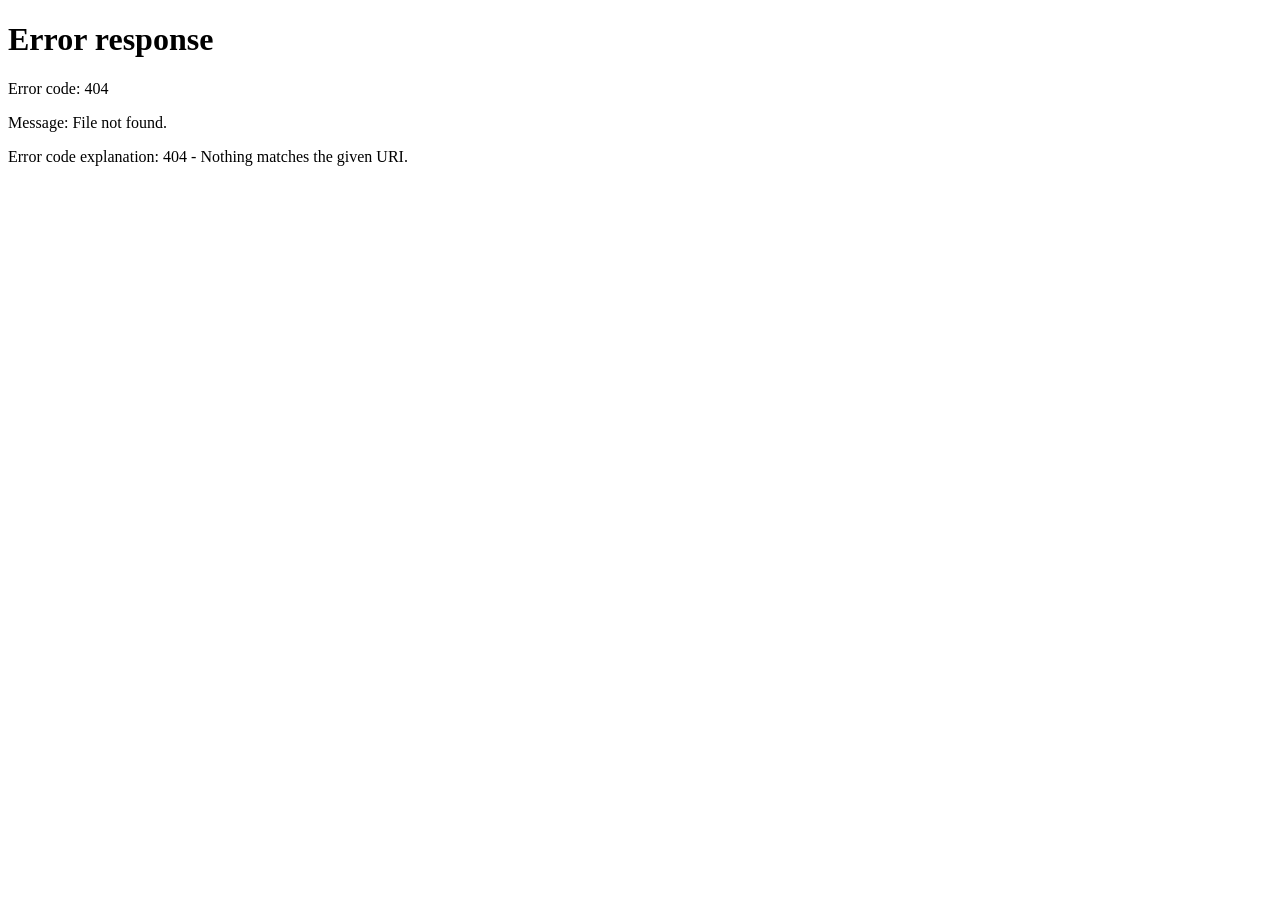
==== index.html @ 80ddf802 "Add automatic dark mode following prefers-color-scheme Co-Authored-By: Claude Sonnet 5.5 <noreply@an" ====
<!DOCTYPE html>
<html lang="en">
<head>
  <meta charset="UTF-8">
  <meta name="viewport" content="width=device-width, initial-scale=1.0">
  <meta property="og:title" content="Sightline">
  <meta property="og:description" content="Sightline: an internal operations reporting portal, organized by department">
  <meta property="og:type" content="website">
  <meta name="theme-color" content="#f2f1ee" media="(prefers-color-scheme: light)">
  <meta name="theme-color" content="#151514" media="(prefers-color-scheme: dark)">
  <meta name="color-scheme" content="light dark">
  <title>Sightline</title>
  <meta name="robots" content="noindex, nofollow">
  <meta name="author" content="Khanh Le">
  <meta name="copyright" content="© 2026 Khanh Le">
  <meta name="description" content="Sightline: an internal operations reporting portal, organized by department">
  <link rel="icon" href="data:image/svg+xml,%3Csvg xmlns='http://www.w3.org/2000/svg' viewBox='0 0 32 32'%3E%3Crect width='32' height='32' rx='7' fill='%231a1a18'/%3E%3Cpath d='M9 22v-6m7 6V10m7 12v-9' stroke='%23f2f1ee' stroke-width='3' stroke-linecap='round'/%3E%3C/svg%3E">

  <!-- Chưa đăng nhập (hoặc phiên đã hết hạn) thì chuyển về trang đăng nhập -->
  <script>
    try { if (!(+localStorage.getItem("auth") > Date.now())) location.replace("login"); } catch (_) {}
  </script>

  <!-- Phông chữ Inter (có bộ ký tự tiếng Việt) từ Google Fonts -->
  <link rel="preconnect" href="https://fonts.googleapis.com">
  <link rel="preconnect" href="https://fonts.gstatic.com" crossorigin>
  <link href="https://fonts.googleapis.com/css2?family=Inter:wght@400;500;600&family=Be+Vietnam+Pro:wght@500;600;700&display=swap" rel="stylesheet">

  <link rel="stylesheet" href="css/style.css">
</head>
<body data-page="home">

  <a class="skip" href="#main">Skip to content</a>

  <header class="topbar">
    <a class="brand home-brand" href="./">
      <span class="brand-mark" aria-hidden="true">
        <svg viewBox="0 0 32 32"><path d="M9 22v-6m7 6V10m7 12v-9" fill="none" stroke="currentColor" stroke-width="3" stroke-linecap="round"/></svg>
      </span>
      <h1 class="topbar-title" translate="no">Sightline</h1>
    </a>
    <span class="topbar-tagline"></span>

    <button class="icon-btn palette-btn" type="button"></button>

    <div class="pop notif">
      <button class="icon-btn notif-btn" type="button" aria-expanded="false" aria-haspopup="true">
        <svg class="ico" viewBox="0 0 256 256" fill="currentColor" aria-hidden="true"><path d="M221.8,175.94C216.25,166.38,208,139.33,208,104a80,80,0,1,0-160,0c0,35.34-8.26,62.38-13.81,71.94A16,16,0,0,0,48,200H88.81a40,40,0,0,0,78.38,0H208a16,16,0,0,0,13.8-24.06ZM128,216a24,24,0,0,1-22.62-16h45.24A24,24,0,0,1,128,216ZM48,184c7.7-13.24,16-43.92,16-80a64,64,0,1,1,128,0c0,36.05,8.28,66.73,16,80Z"/></svg>
        <span class="badge" hidden></span>
      </button>
      <div class="pop-menu notif-menu" hidden></div>
    </div>

    <div class="pop user">
      <button class="user-btn" type="button" aria-expanded="false" aria-haspopup="true">
        <span class="avatar"></span>
      </button>
      <div class="pop-menu user-menu" hidden></div>
    </div>
  </header>

  <div class="portal">
    <aside class="side">
      <label class="search">
        <svg viewBox="0 0 256 256" fill="currentColor" aria-hidden="true"><path d="M229.66,218.34l-50.07-50.06a88.11,88.11,0,1,0-11.31,11.31l50.06,50.07a8,8,0,0,0,11.32-11.32ZM40,112a72,72,0,1,1,72,72A72.08,72.08,0,0,1,40,112Z"/></svg>
        <input type="search" name="q" autocomplete="off" spellcheck="false">
        <kbd>/</kbd>
      </label>
      <nav class="nav-list"></nav>
      <button class="btn request-btn" type="button"></button>
    </aside>

    <main class="content" id="main">
      <section class="panel panel-continue"></section>

      <div class="toolbar">
        <span class="count"></span>
        <label class="sort">
          <span class="sort-label"></span>
          <select name="sort"></select>
        </label>
      </div>
      <!-- Lưới thẻ: JS đọc data/reports.json rồi đổ vào đây -->
      <div class="grid"></div>
      <div class="empty" hidden>
        <p class="empty-title"></p>
        <p class="empty-text"></p>
        <button type="button" class="btn empty-btn" hidden></button>
      </div>
    </main>
  </div>

  <!-- Theo dõi lượt xem (GoatCounter). Bỏ dấu chú thích và điền mã của bạn khi sẵn sàng:
  <script data-goatcounter="https://MA-CUA-BAN.goatcounter.com/count"
          async src="//gc.zgo.at/count.js"></script>
  -->

  <script src="js/config.js"></script>
  <script src="js/tracker.js"></script>
  <script src="js/guard.js"></script>
  <script src="js/app.js"></script>
  <div class="watermark" aria-hidden="true">© 2026 <b>Khanh Le</b></div>
</body>
</html>
---- css/style.css ----
/* ============================================================
   Design tokens (xem design-tokens.md)
   Đổi ở đây là đổi toàn trang.
   ============================================================ */
:root {
  --bg:        #f2f1ee;   /* nền trang (canvas) */
  --surface:   #fdfdfc;   /* thanh trên, thẻ, nút */
  --surface-2: #fbfaf9;   /* vùng lõm: khung ảnh, cột trái */
  --ink:       #1a1a18;   /* chữ chính, nút chính */
  --muted:     #6b6a66;   /* chữ phụ */
  --line:      #deddd9;   /* mọi đường viền 1px */
  --line-strong: #c4c2bc; /* viền khi rê chuột */
  --accent:    #3b82f6;   /* màu nhấn duy nhất: focus, trang đang chọn, trang đã lưu */
  --star:      #c98a00;   /* ngôi sao đã đánh dấu */
  --danger:    #b3261e;   /* lỗi nhập liệu */
  --danger-bg: #fdf3f2;
  --ink-hover: #000;      /* nền nút chính khi rê chuột */
  --text-2:    #55544f;   /* chữ mô tả trong thẻ */
  --dot:       rgb(26 26 24 / .07);   /* chấm lưới nền trang đăng nhập */
  --warm:      #fffdf7;   /* đầu hộp thoại chào */
  --scrim:     rgb(26 26 24 / .4);    /* lớp phủ sau hộp thoại */
  color-scheme: light;

  --font: "Inter", system-ui, -apple-system, "Segoe UI", sans-serif;
  --radius: 10px;         /* thẻ, khung */
  --radius-sm: 6px;       /* nút, chip */
  --gutter: 24px;
  --topbar-h: 49px;       /* + 1px viền dưới = 50px */
  --chrome-h: calc(var(--topbar-h) + 1px);
  --ctl: 37px;            /* cỡ chung của nút trên thanh trên: chuông, avatar, tìm nhanh, công cụ */
  --pop-shadow: 0 8px 24px rgb(26 26 24 / .10);   /* bóng ấm, chỉ cho menu nổi */
}

/* Chế độ tối: tự dùng khi thiết bị của người xem chọn giao diện tối. Ảnh báo cáo giữ nguyên. */
@media (prefers-color-scheme: dark) {
  :root {
    --bg:        #151514;
    --surface:   #1d1d1b;
    --surface-2: #191918;
    --ink:       #ecebe8;
    --muted:     #a3a29d;
    --line:      #2e2d2b;
    --line-strong: #45443f;
    --accent:    #6aa1f8;
    --star:      #e0a526;
    --danger:    #f2766e;
    --danger-bg: #2b1816;
    --ink-hover: #fff;
    --text-2:    #bdbcb7;
    --dot:       rgb(255 255 255 / .06);
    --warm:      #25231d;
    --scrim:     rgb(0 0 0 / .6);
    --pop-shadow: 0 8px 24px rgb(0 0 0 / .5);
    color-scheme: dark;
  }
}

/* ---------- Đặt lại mặc định ---------- */
*, *::before, *::after { box-sizing: border-box; }
html { -webkit-text-size-adjust: 100%; }
body {
  margin: 0;
  background: var(--bg);
  color: var(--ink);
  font-family: var(--font);
  font-size: 15px;
  line-height: 1.55;
  -webkit-font-smoothing: antialiased;
}
img { display: block; max-width: 100%; }
a { color: inherit; text-decoration: none; }
button { font: inherit; color: inherit; background: none; border: 0; cursor: pointer; }
button:disabled { cursor: default; }
:focus-visible { outline: 2px solid var(--accent); outline-offset: 2px; }
kbd {
  display: inline-block;
  min-width: 20px;
  padding: 1px 6px;
  border: 1px solid var(--line);
  border-bottom-width: 2px;
  border-radius: 4px;
  background: var(--surface);
  color: var(--muted);
  font: 500 12px/1.4 var(--font);
  text-align: center;
}
.ico { width: 16px; height: 16px; flex: 0 0 auto; }

.skip {
  position: absolute;
  left: 8px;
  top: -48px;
  z-index: 30;
  padding: 8px 12px;
  background: var(--ink);
  color: var(--surface);
  border-radius: var(--radius-sm);
}
.skip:focus { top: 8px; }

/* Nút dùng chung: nút chính (nền đậm) và nút phụ (viền mảnh) */
.btn {
  display: inline-flex;
  align-items: center;
  justify-content: center;
  height: 34px;
  padding: 0 14px;
  border: 1px solid var(--line);
  border-radius: var(--radius-sm);
  background: var(--surface);
  font-size: 14px;
  font-weight: 500;
  white-space: nowrap;
  transition: border-color .15s, background .15s, transform .1s;
}
.btn:hover { border-color: var(--line-strong); background: var(--surface-2); }
.btn:active { transform: translateY(1px); }
.btn-primary { background: var(--ink); border-color: var(--ink); color: var(--surface); }
.btn-primary:hover { background: var(--ink-hover); border-color: var(--ink-hover); }
.btn:disabled { opacity: .7; transform: none; }

/* Nút ngôn ngữ: hai lựa chọn liền nhau, bên đang dùng được tô đậm */
.lang {
  display: flex;
  flex: 0 0 auto;
  height: var(--ctl);
  padding: 3px;
  border: 1px solid var(--line);
  border-radius: var(--radius-sm);
  background: var(--surface);
}
.lang button {
  min-width: 38px;
  padding: 0 10px;
  border-radius: 4px;
  color: var(--muted);
  font-size: 13px;
  font-weight: 600;
  letter-spacing: .02em;
  transition: background .15s, color .15s;
}
.lang button:hover { color: var(--ink); }
.lang button[aria-pressed="true"] { background: var(--ink); color: var(--surface); }

/* ============================================================
   Thanh trên dùng chung. Trang chủ: [Sightline | mô tả] ...... [tìm nhanh][chuông][avatar]
   Trang xem: chia ba vùng, xem phần "Trang xem báo cáo".
   ============================================================ */
.topbar {
  position: relative;
  z-index: 10;
  display: flex;
  align-items: center;
  gap: 8px;
  height: var(--chrome-h);
  padding: 0 15px 0 0;
  background: var(--surface);
  border-bottom: 1px solid var(--line);
}
.brand { display: flex; align-items: center; gap: 10px; font-weight: 600; font-size: 17px; letter-spacing: -0.02em; }
.brand-mark { display: grid; place-items: center; width: 32px; height: 32px; border-radius: 8px; background: var(--ink); color: var(--bg); }
.brand-mark svg { width: 20px; height: 20px; }
.home-brand { margin-left: 16px; }
.home-brand .topbar-title { margin: 0; font-weight: 600; letter-spacing: -0.02em; }
.home-brand .brand-mark { width: 28px; height: 28px; border-radius: 7px; }
.home-brand .brand-mark svg { width: 18px; height: 18px; }

/* Nút "về" của trang xem: cùng khuôn với các nút vuông khác ở thanh trên, chỉ có mũi tên gập (không có thân) */
.back {
  display: grid;
  place-items: center;
  flex: 0 0 auto;
  width: var(--ctl);
  height: var(--ctl);
  margin: 0 4px 0 14px;
  border: 1px solid var(--line);
  border-radius: var(--radius-sm);
  background: var(--surface);
  color: var(--ink);
  transition: border-color .15s, background .15s, transform .1s;
}
.back svg { width: 16px; height: 16px; }
.back:hover { border-color: var(--line-strong); background: var(--surface-2); }
.back:active { transform: scale(.96); }

.topbar-title {
  margin: 0;
  min-width: 0;
  overflow: hidden;
  text-overflow: ellipsis;
  white-space: nowrap;
  font-size: 18px;
  font-weight: 600;
  line-height: 1.2;
  letter-spacing: -0.02em;
}
.topbar-tagline {
  margin: 0 auto 0 4px;
  padding-left: 14px;
  border-left: 1px solid var(--line);
  color: var(--muted);
  font-size: 14px;
  line-height: 1;
  white-space: nowrap;
}

/* Menu nổi */
.pop { position: relative; flex: 0 0 auto; }
.pop-menu {
  position: absolute;
  right: 0;
  top: calc(100% + 8px);
  z-index: 20;
  padding: 14px;
  background: var(--surface);
  border: 1px solid var(--line);
  border-radius: var(--radius);
  box-shadow: var(--pop-shadow);
}
.pop-menu[hidden] { display: none; }

/* Mọi nút vuông trên thanh trên cùng một cỡ: chuông, tìm nhanh, công cụ */
.icon-btn {
  position: relative;
  display: grid;
  place-items: center;
  flex: 0 0 auto;
  width: var(--ctl);
  height: var(--ctl);
  border: 1px solid var(--line);
  border-radius: var(--radius-sm);
  background: var(--surface);
  color: var(--ink);
  transition: border-color .15s, background .15s, color .15s, transform .1s;
}
.icon-btn:hover, .icon-btn[aria-expanded="true"] { border-color: var(--line-strong); background: var(--surface-2); }
.icon-btn:active { transform: scale(.96); }
.icon-btn[aria-pressed="true"] { color: var(--accent); }
.icon-btn:disabled { opacity: .45; }
.badge {
  position: absolute;
  top: -6px;
  right: -6px;
  min-width: 17px;
  height: 17px;
  padding: 0 4px;
  border: 2px solid var(--surface);
  border-radius: 9px;
  box-sizing: content-box;
  background: var(--ink);
  color: var(--surface);
  font-size: 10px;
  font-weight: 600;
  line-height: 17px;
  text-align: center;
  font-variant-numeric: tabular-nums;
}
.badge[hidden] { display: none; }
.dot { position: absolute; top: 6px; right: 6px; width: 8px; height: 8px; border: 2px solid var(--surface); border-radius: 50%; box-sizing: content-box; background: var(--accent); }
.dot[hidden] { display: none; }

.notif-menu { width: 330px; padding: 0; }
.notif-head { display: flex; align-items: center; justify-content: space-between; padding: 12px 14px; border-bottom: 1px solid var(--line); font-size: 14px; }
.notif-read { color: var(--muted); font-size: 13px; text-decoration: underline; text-underline-offset: 3px; }
.notif-read:hover:not(:disabled) { color: var(--ink); }
.notif-read:disabled { text-decoration: none; opacity: .6; }
.notif-list { margin: 0; padding: 4px; list-style: none; }
.notif-list a { display: block; padding: 8px 10px; border-radius: var(--radius-sm); font-size: 13px; line-height: 1.4; transition: background .15s; }
.notif-list a:hover { background: var(--bg); }
.notif-when { display: block; color: var(--muted); font-size: 12px; font-variant-numeric: tabular-nums; }
.notif-text b { font-weight: 600; }
.notif-note { margin: 0; padding: 10px 14px 12px; border-top: 1px solid var(--line); color: var(--muted); font-size: 12px; line-height: 1.45; }

/* Người dùng: chỉ một ô avatar cùng cỡ với nút chuông; bấm để xem thêm */
.user-btn { display: block; width: var(--ctl); height: var(--ctl); padding: 0; border-radius: var(--radius-sm); }
.avatar {
  display: grid;
  place-items: center;
  flex: 0 0 auto;
  width: 28px;
  height: 28px;
  border-radius: 6px;
  background: var(--ink);
  color: var(--surface);
  font-size: 12px;
  font-weight: 600;
}
.user-btn .avatar { width: var(--ctl); height: var(--ctl); font-size: 13px; letter-spacing: .02em; transition: box-shadow .15s, opacity .15s; }
.user-btn:hover .avatar { opacity: .9; }
.user-btn[aria-expanded="true"] .avatar { box-shadow: 0 0 0 2px var(--surface), 0 0 0 3px var(--line-strong); }

.user-menu { width: 264px; }
.menu-id { display: flex; align-items: center; gap: 10px; }
.menu-id .avatar { width: 36px; height: 36px; font-size: 13px; }
.menu-id b { display: block; font-size: 14px; font-weight: 600; line-height: 1.3; }
.menu-id span:not(.avatar) { color: var(--muted); font-size: 13px; }
.menu-row { display: flex; align-items: center; justify-content: space-between; gap: 12px; margin-top: 12px; }
.menu-lbl { display: flex; align-items: center; gap: 8px; color: var(--muted); font-size: 13px; }
.menu-row .lang { height: 30px; padding: 2px; }
.menu-row .lang button { min-width: 34px; padding: 0 8px; font-size: 12px; }
.menu-sep { height: 1px; margin: 10px -14px; background: var(--line); }
.menu-item {
  display: flex;
  align-items: center;
  gap: 10px;
  width: calc(100% + 16px);
  height: 34px;
  margin: 0 -8px;
  padding: 0 8px;
  border-radius: var(--radius-sm);
  font-size: 14px;
  text-align: left;
  transition: background .15s;
}
.menu-item:hover { background: var(--bg); }
.menu-item .ico { color: var(--muted); }
.menu-item kbd { margin-left: auto; }

/* ============================================================
   Trang đăng nhập: vừa một màn hình, không cuộn
   ============================================================ */
body[data-page="login"] { height: 100dvh; overflow: hidden; }
.login { display: grid; grid-template-columns: minmax(0, 1.15fr) minmax(0, 1fr); height: 100dvh; }

.login-intro {
  position: relative;
  display: flex;
  flex-direction: column;
  min-height: 0;
  padding: 40px 64px;
  overflow: hidden;
  background:
    radial-gradient(circle at 1px 1px, var(--dot) 1px, transparent 0) 0 0 / 22px 22px,
    var(--surface);
  border-right: 1px solid var(--line);
}
.login-intro .brand { position: relative; z-index: 1; }
.login-copy { position: relative; z-index: 1; margin: auto 0; padding-bottom: 12vh; max-width: 560px; }
.login-title { white-space: pre-line; margin: 0 0 14px; font-size: clamp(32px, 3.6vw, 48px); font-weight: 600; letter-spacing: -0.035em; line-height: 1.06; text-wrap: balance; }
.login-text { margin: 0; max-width: 46ch; color: var(--muted); font-size: 16px; text-wrap: pretty; }

/* Hình trừu tượng: cột biểu đồ thở nhẹ, đường xu hướng vẽ dần, một chấm chạy theo đường */
.login-art {
  position: absolute;
  left: 0; right: 0; bottom: 0;
  height: 46%;
  pointer-events: none;
  -webkit-mask-image: linear-gradient(to bottom, transparent 0, #000 42%);
          mask-image: linear-gradient(to bottom, transparent 0, #000 42%);
}
.login-art svg { display: block; width: 100%; height: 100%; }
.login-art .grid-lines line { stroke: var(--ink); stroke-opacity: .08; stroke-dasharray: 3 6; }
.login-art .base { stroke: var(--ink); stroke-opacity: .22; }
.login-art .bar {
  fill: var(--ink);
  fill-opacity: .09;
  transform-box: fill-box;
  transform-origin: 50% 100%;
  animation: bar-breathe 7s ease-in-out infinite;
  animation-delay: calc(var(--i) * -.55s);
}
.login-art .bar-hot { fill: var(--accent); fill-opacity: .3; }
.login-art .trend {
  fill: none;
  stroke: var(--accent);
  stroke-width: 2.2;
  stroke-linecap: round;
  stroke-dasharray: 1;
  stroke-dashoffset: 1;
  animation: trend-draw 2.8s cubic-bezier(.4, 0, .2, 1) .4s forwards;
}
.login-art .runner { offset-distance: 0%; offset-rotate: 0deg; animation: runner-go 12s linear 3.2s infinite; }
.login-art .dot { fill: var(--accent); }
.login-art .halo { fill: var(--accent); fill-opacity: .18; }
@keyframes bar-breathe { 0%, 100% { transform: scaleY(.68); } 50% { transform: scaleY(1); } }
@keyframes trend-draw { to { stroke-dashoffset: 0; } }
@keyframes runner-go { from { offset-distance: 0%; } to { offset-distance: 100%; } }

.login-card {
  align-self: center;
  justify-self: center;
  width: min(380px, calc(100% - 48px));
  padding: 28px;
  background: var(--surface);
  border: 1px solid var(--line);
  border-radius: 12px;
}
.form-title { margin: 0; font-size: 20px; font-weight: 600; letter-spacing: -0.02em; }
.form-sub { margin: 2px 0 20px; color: var(--muted); font-size: 14px; }

/* Hai nút vào cùng một khuôn: cùng cao, cùng cỡ chữ, nội dung căn giữa như nhau */
.auth-btn {
  display: flex;
  align-items: center;
  justify-content: center;
  gap: 10px;
  width: 100%;
  height: 44px;
  padding: 0 14px;
  border: 1px solid var(--line);
  border-radius: var(--radius-sm);
  font-family: var(--font);
  font-size: 15px;
  font-weight: 500;
  line-height: 1;
  transition: background .15s, border-color .15s, transform .1s;
}
.auth-btn svg { width: 16px; height: 16px; flex: 0 0 auto; }
/* Microsoft: nhìn rõ nhưng mờ đi, vì chỉ có trong hệ thống thật */
.sso { background: var(--surface-2); color: var(--muted); cursor: not-allowed; }
.sso .ms-logo { filter: grayscale(1); opacity: .5; }
.sso-label { opacity: .8; }
.guest-btn { background: var(--ink); border-color: var(--ink); color: var(--surface); cursor: pointer; }
.guest-btn:hover { background: var(--ink-hover); border-color: var(--ink-hover); }
.guest-btn:active { transform: translateY(1px); }
.link-btn { display: block; margin: 16px auto 0; color: var(--muted); font-size: 13px; text-decoration: underline; text-underline-offset: 3px; }
.link-btn:hover { color: var(--ink); }
.or { display: flex; align-items: center; gap: 12px; margin: 14px 0; color: var(--muted); font-size: 12px; }
.or::before, .or::after { content: ""; flex: 1; height: 1px; background: var(--line); }

/* ============================================================
   Trang chủ: cột trái + vùng nội dung
   ============================================================ */
.portal {
  display: grid;
  grid-template-columns: 240px 1fr;
  min-height: calc(100dvh - var(--chrome-h));
}

/* Cột trái: tìm kiếm + bộ lọc */
.side {
  position: sticky;
  top: 0;
  align-self: start;
  height: calc(100dvh - var(--chrome-h));
  display: flex;
  flex-direction: column;
  gap: 12px;
  padding: 16px;
  background: var(--surface-2);
  border-right: 1px solid var(--line);
}
.search {
  display: flex;
  align-items: center;
  gap: 8px;
  height: 34px;
  padding: 0 8px 0 10px;
  background: var(--surface);
  border: 1px solid var(--line);
  border-radius: var(--radius-sm);
  color: var(--muted);
}
.search:focus-within { border-color: var(--accent); }
.search:focus-within kbd { display: none; }
.search svg { width: 14px; height: 14px; flex: 0 0 auto; }
.search input {
  width: 100%;
  min-width: 0;
  border: 0;
  outline: 0;
  background: none;
  color: var(--ink);
  font: inherit;
  font-size: 14px;
}
.search input::-webkit-search-cancel-button { display: none; }
.nav-list { display: flex; flex-direction: column; gap: 2px; min-height: 0; overflow-y: auto; }
.nav-item {
  display: flex;
  align-items: center;
  gap: 10px;
  height: 34px;
  padding: 0 10px;
  border-radius: var(--radius-sm);
  font-size: 14px;
  text-align: left;
  color: var(--muted);
  transition: background .15s, color .15s;
}
.nav-item:hover { background: var(--bg); color: var(--ink); }
.nav-item .nav-name { flex: 1; min-width: 0; }
.nav-item[aria-current="true"] {
  background: var(--surface);
  box-shadow: inset 0 0 0 1px var(--line);
  color: var(--ink);
  font-weight: 500;
}
.nav-item[aria-current="true"] .ico { color: var(--accent); }
.n { font-size: 12px; font-variant-numeric: tabular-nums; }
.nav-label { margin: 14px 10px 4px; font-size: 12px; font-weight: 500; color: var(--muted); }
.nav-label:first-child { margin-top: 2px; }

/* Báo cáo của từng phòng ban và trang đã lưu, mở thẳng từ cột trái */
.nav-reports { margin: 0 0 6px 17px; padding-left: 12px; border-left: 1px solid var(--line); }
.nav-reports a {
  display: block;
  padding: 4px 8px;
  border-radius: var(--radius-sm);
  overflow: hidden;
  text-overflow: ellipsis;
  white-space: nowrap;
  color: var(--muted);
  font-size: 13px;
  transition: background .15s, color .15s;
}
.nav-reports a:hover { background: var(--bg); color: var(--ink); }
.request-btn { margin-top: auto; width: 100%; gap: 8px; }

.content { padding: 20px; min-width: 0; }

/* Báo cáo xem gần nhất: một hàng gọn */
.panel {
  margin-bottom: 20px;
  padding: 10px 12px;
  background: var(--surface);
  border: 1px solid var(--line);
  border-radius: var(--radius);
}
.resume {
  display: flex;
  align-items: center;
  gap: 12px;
  padding: 4px;
  margin: -4px;
  border-radius: var(--radius-sm);
  transition: background .15s;
}
.resume:hover { background: var(--surface-2); }
.resume img {
  flex: 0 0 auto;
  width: 84px;
  height: auto;
  aspect-ratio: 16 / 10;
  object-fit: cover;
  object-position: left top;
  border: 1px solid var(--line);
  border-radius: var(--radius-sm);
}
.resume-text { display: flex; flex-direction: column; min-width: 0; line-height: 1.35; }
.resume-label { color: var(--muted); font-size: 12px; }
.resume-text b { font-size: 15px; font-weight: 600; letter-spacing: -0.01em; }
.resume-text > span:last-child { color: var(--muted); font-size: 13px; }
.resume .btn { margin-left: auto; }

/* Thanh công cụ: số lượng + sắp xếp */
.toolbar {
  display: flex;
  align-items: center;
  justify-content: space-between;
  gap: 12px;
  margin-bottom: 12px;
  min-height: 30px;
}
.count { color: var(--muted); font-size: 13px; font-variant-numeric: tabular-nums; }
.sort { display: flex; align-items: center; gap: 8px; color: var(--muted); font-size: 13px; }
.sort select {
  height: 30px;
  padding: 0 8px;
  border: 1px solid var(--line);
  border-radius: var(--radius-sm);
  background: var(--surface);
  color: var(--ink);
  font: inherit;
  font-size: 13px;
}

/* Lưới thẻ: mô tả hiện đầy đủ, không bị cắt */
.grid {
  display: grid;
  grid-template-columns: repeat(auto-fill, minmax(250px, 1fr));
  gap: 16px;
}
.card {
  position: relative;
  display: flex;
  background: var(--surface);
  border: 1px solid var(--line);
  border-radius: var(--radius);
  overflow: hidden;
  transition: border-color .15s;
}
.card:hover { border-color: var(--line-strong); }
.card-link { display: flex; flex-direction: column; flex: 1; min-width: 0; }
.card-frame {
  aspect-ratio: 16 / 10;
  overflow: hidden;
  border-bottom: 1px solid var(--line);
  background: var(--surface);
  padding-right: 1.6%;   /* báo cáo rộng bị cắt bên phải: chừa dải trắng xấp xỉ lề trắng bên trái của ảnh (đo được 1.2% đến 1.9% bề ngang thẻ) */
}
.card-frame img { width: 100%; height: 100%; object-fit: cover; object-position: left top; }
.card-body { flex: 1; display: flex; flex-direction: column; padding: 12px 14px 14px; }
.card-meta {
  display: flex;
  justify-content: space-between;
  gap: 8px;
  margin-bottom: 4px;
  font-size: 12px;
  font-weight: 500;
  color: var(--muted);
  font-variant-numeric: tabular-nums;
}
.card h2 { margin: 0 0 6px; font-size: 16px; font-weight: 600; letter-spacing: -0.01em; line-height: 1.3; }
.card p { margin: 0; color: var(--text-2); font-size: 14px; line-height: 1.55; text-wrap: pretty; }

/* Nút đánh dấu sao, nổi lên góc phải khung ảnh */
.pin {
  position: absolute;
  top: 8px;
  right: 8px;
  display: grid;
  place-items: center;
  width: 28px;
  height: 28px;
  padding: 0;   /* lề mặc định của button (6px hai bên) làm biểu tượng lệch phải */
  border: 1px solid var(--line);
  border-radius: var(--radius-sm);
  background: var(--surface);
  color: var(--muted);
  transition: color .15s, border-color .15s, transform .1s;
}
.pin svg { width: 16px; height: 16px; transform: translateY(.5px); }   /* ngôi sao nặng phần dưới, hạ 0.5px cho cân mắt */
.pin:hover { color: var(--ink); border-color: var(--line-strong); }
.pin:active { transform: scale(.95); }
.pin[aria-pressed="true"] { color: var(--star); }

/* Trạng thái trống: tiêu đề, một câu giải thích, tối đa một hành động */
.empty, .stage-msg { text-align: center; color: var(--muted); }
.empty { margin: 56px auto; max-width: 360px; }
.empty[hidden], .stage-msg[hidden] { display: none; }
.empty-title { margin: 0 0 4px; color: var(--ink); font-size: 16px; font-weight: 600; letter-spacing: -0.01em; }
.empty-text { margin: 0; font-size: 14px; text-wrap: pretty; }
.empty-text:empty { display: none; }
.empty .btn, .stage-msg .btn { margin-top: 14px; }
.empty .btn[hidden], .stage-msg .btn[hidden] { display: none; }

/* ============================================================
   Hộp thoại, tìm nhanh và form
   ============================================================ */
dialog.dlg {
  width: min(560px, calc(100vw - 32px));
  max-height: min(680px, calc(100dvh - 48px));
  padding: 20px 24px 24px;
  border: 1px solid var(--line);
  border-radius: var(--radius);
  background: var(--surface);
  color: var(--ink);
  overflow-y: auto;
  box-shadow: var(--pop-shadow);
}
dialog.dlg::backdrop { background: var(--scrim); }
.dlg-head { display: flex; justify-content: space-between; align-items: center; margin-bottom: 8px; }
.dlg-head h2 { margin: 0; font-size: 18px; font-weight: 600; letter-spacing: -0.01em; }
.dlg-x { width: 28px; height: 28px; border-radius: var(--radius-sm); font-size: 20px; line-height: 1; color: var(--muted); }
.dlg-x:hover { background: var(--bg); color: var(--ink); }
.dlg-intro { margin: 0 0 4px; color: var(--muted); text-wrap: pretty; }
.dlg-body { margin: 0 0 4px; text-wrap: pretty; }
.dlg-note { margin: 16px 0 0; padding: 10px 12px; border: 1px solid var(--line); border-radius: var(--radius-sm); background: var(--bg); color: var(--muted); font-size: 13px; text-wrap: pretty; }
.dlg-byline { margin: 18px 0 0; color: var(--muted); font-size: 13px; }
dialog.dlg h3 { margin: 20px 0 8px; font-size: 13px; font-weight: 600; color: var(--muted); }
dialog.dlg ul { margin: 0; padding-left: 18px; }
dialog.dlg li { margin-bottom: 4px; }
.keys { display: grid; grid-template-columns: 110px 1fr; gap: 8px 12px; margin: 0; align-items: center; }
.keys dt { white-space: nowrap; }
.keys dd { margin: 0; }
.info-meta { margin: 12px 0 0; border-top: 1px solid var(--line); }
.info-meta > div { display: flex; justify-content: space-between; padding: 7px 0; border-bottom: 1px solid var(--line); font-size: 13px; }
.info-meta dt { color: var(--muted); }
.info-meta dd { margin: 0; font-weight: 500; font-variant-numeric: tabular-nums; }

.field { display: block; margin-top: 14px; font-size: 13px; font-weight: 500; }
.field input, .field select, .field textarea {
  display: block;
  width: 100%;
  margin-top: 6px;
  padding: 8px 10px;
  border: 1px solid var(--line);
  border-radius: var(--radius-sm);
  background: var(--surface);
  color: var(--ink);
  font: inherit;
  font-size: 14px;
  font-weight: 400;
}
.field textarea { resize: vertical; }
.field input:focus, .field select:focus, .field textarea:focus { outline: 0; border-color: var(--accent); }
.field [aria-invalid="true"] { border-color: var(--danger); }
.field-err { display: block; margin-top: 4px; color: var(--danger); font-size: 12px; font-weight: 400; }
.field-err[hidden] { display: none; }
.dlg-actions { display: flex; justify-content: flex-end; gap: 8px; margin-top: 20px; }

/* Tìm nhanh (Ctrl K) */
dialog.palette {
  width: min(600px, calc(100vw - 32px));
  max-height: min(70dvh, 520px);
  margin: 12vh auto auto;
  padding: 0;
  overflow: hidden;
}
dialog.palette[open] { display: flex; flex-direction: column; }
.pal-head { display: flex; align-items: center; gap: 10px; padding: 0 16px; height: 52px; border-bottom: 1px solid var(--line); color: var(--muted); }
.pal-head .ico { width: 18px; height: 18px; }
.pal-input { flex: 1; min-width: 0; border: 0; outline: 0; background: none; color: var(--ink); font: inherit; font-size: 16px; }
.pal-list { flex: 1; min-height: 0; overflow-y: auto; padding: 6px; }
.pal-group { padding: 10px 10px 4px; color: var(--muted); font-size: 12px; font-weight: 500; }
.pal-item {
  display: flex;
  align-items: center;
  gap: 12px;
  width: 100%;
  height: 38px;
  padding: 0 10px;
  border-radius: var(--radius-sm);
  font-size: 14px;
  text-align: left;
}
.pal-item .ico { color: var(--muted); }
.pal-item[aria-selected="true"] { background: var(--bg); box-shadow: inset 2px 0 0 var(--accent); }
.pal-item[aria-selected="true"] .ico { color: var(--ink); }
.pal-label { flex: 1; min-width: 0; overflow: hidden; text-overflow: ellipsis; white-space: nowrap; }
.pal-hint { color: var(--muted); font-size: 12px; }
.pal-none { margin: 0; padding: 28px 10px; text-align: center; color: var(--muted); }

/* ============================================================
   Trang xem báo cáo: không cuộn. Thanh trên chia ba vùng, ảnh chiếm gần hết màn hình
   ============================================================ */
body[data-page="viewer"] {
  height: 100dvh;
  overflow: hidden;
  display: flex;
  flex-direction: column;
}
.topbar-viewer { display: grid; grid-template-columns: minmax(0, 1fr) auto minmax(0, 1fr); gap: 12px; }
.tb-left { display: flex; align-items: center; gap: 8px; min-width: 0; }
.tb-left .topbar-tagline { margin: 0 0 0 4px; }
.tb-center { display: flex; justify-content: center; }
.tb-right { display: flex; align-items: center; justify-content: flex-end; gap: 8px; }
.tb-sep { width: 1px; height: 20px; margin: 0 2px; background: var(--line); }

/* Điều khiển trang: lùi, ô số trang gõ được, tiến */
.pgctl {
  display: flex;
  align-items: center;
  height: var(--ctl);
  border: 1px solid var(--line);
  border-radius: var(--radius-sm);
  background: var(--surface);
  overflow: hidden;
}
.pgctl button { display: grid; place-items: center; width: 36px; height: 100%; color: var(--ink); transition: background .15s; }
.pgctl button:hover:not(:disabled) { background: var(--bg); }
.pgctl button:disabled { color: var(--line-strong); }
.pgctl .ico { width: 14px; height: 14px; }
.pg-field {
  display: flex;
  align-items: center;
  gap: 6px;
  height: 100%;
  padding: 0 12px;
  border-left: 1px solid var(--line);
  border-right: 1px solid var(--line);
  font-size: 14px;
  font-variant-numeric: tabular-nums;
}
.pg-field:focus-within { box-shadow: inset 0 -2px 0 var(--accent); }
.pg-input { width: 1ch; padding: 0; border: 0; outline: 0; background: none; color: var(--muted); font: inherit; font-weight: 400; text-align: center; }
.pg-input:focus { color: var(--ink); }
.pg-total { color: var(--muted); }

/* Phóng to */
.zoom {
  display: flex;
  align-items: center;
  height: var(--ctl);
  border: 1px solid var(--line);
  border-radius: var(--radius-sm);
  background: var(--surface);
  overflow: hidden;
}
.zoom button { height: 100%; color: var(--muted); transition: background .15s, color .15s; }
.zoom button:hover:not(:disabled) { background: var(--bg); color: var(--ink); }
.zoom button:disabled { opacity: .4; }
.zoom-in, .zoom-out { display: grid; place-items: center; width: 34px; }
.zoom-val { min-width: 56px; border-left: 1px solid var(--line); border-right: 1px solid var(--line); font-size: 13px; font-weight: 500; font-variant-numeric: tabular-nums; }

/* Ghi chú và menu "Thêm" */
.note-menu { width: 320px; }
.note-label { display: block; margin-bottom: 8px; font-size: 13px; font-weight: 600; }
.note-label span { color: var(--muted); font-weight: 400; }
.note-text {
  display: block;
  width: 100%;
  padding: 8px 10px;
  border: 1px solid var(--line);
  border-radius: var(--radius-sm);
  background: var(--surface);
  color: var(--ink);
  font: inherit;
  font-size: 14px;
  line-height: 1.5;
  resize: vertical;
}
.note-text:focus { outline: 0; border-color: var(--accent); }
.note-foot { display: flex; justify-content: space-between; gap: 12px; margin-top: 8px; color: var(--muted); font-size: 12px; }
.more-menu { width: 252px; padding: 6px; }
.more-menu .menu-item { width: 100%; margin: 0; padding: 0 10px; }
.more-menu .menu-sep { margin: 6px -6px; }
.menu-item .mi-dot { margin-left: auto; width: 7px; height: 7px; border-radius: 50%; background: var(--accent); }
.menu-item .mi-dot[hidden] { display: none; }
/* Mục thu vào từ thanh trên: chỉ hiện khi nút tương ứng bị ẩn */
.more-menu .mi-zoom, .more-menu .mi-acts { display: none; }

.viewer {
  flex: 1;
  min-height: 0;
  display: flex;
  flex-direction: column;
  gap: 10px;
  padding: 12px var(--gutter) 34px;   /* chừa chỗ cho dòng bản quyền cố định ở góc dưới */
  --thumb-w: 112px;
  --thumb-h: calc(var(--thumb-w) * 10 / 16);   /* tỷ lệ 16:10 */
}

.stage {
  position: relative;
  flex: 1;
  min-height: 0;
  border: 1px solid var(--line);
  border-radius: var(--radius);
  background: var(--surface);
  overflow: hidden;
}
.stage img {
  position: absolute;
  inset: 0;
  width: 100%;
  height: 100%;
  object-fit: contain;     /* hiện trọn trang, giữ nguyên tỷ lệ gốc */
  transform-origin: center;
  user-select: none;
}
.stage:fullscreen { border: 0; border-radius: 0; }
.stage-msg { position: absolute; inset: 0; display: flex; flex-direction: column; align-items: center; justify-content: center; padding: 24px; }
.stage.is-empty img, .stage.is-missing img { visibility: hidden; }
.stage.is-missing .nav { display: none; }
.stage.is-zoomed { cursor: grab; }
.stage.is-dragging { cursor: grabbing; }
.stage.is-zoomed .nav { display: none; }   /* khi phóng thì kéo để dịch, không lật trang bằng mép */
.nav {
  position: absolute;
  top: 0; bottom: 0;
  width: 15%;
  display: flex;
  align-items: center;
  color: var(--ink);
  transition: transform .2s;
}
/* Dải mép canvas là vùng bấm; mũi tên mờ khi nghỉ, khi rê hoặc focus thì rõ lên và nhích ra ngoài */
.nav.prev { left: 0;  justify-content: flex-start; padding-left: 18px; }
.nav.next { right: 0; justify-content: flex-end; padding-right: 18px; }
.nav svg { width: 26px; height: 26px; opacity: .35; transition: opacity .2s, transform .25s; }
.nav:hover:not([disabled]) svg, .nav:focus-visible svg { opacity: 1; }
.nav.prev:hover:not([disabled]) svg { transform: translateX(-3px); }
.nav.next:hover:not([disabled]) svg { transform: translateX(3px); }
.nav:active:not([disabled]) { transform: scale(.96); }
.nav:focus-visible { outline: 2px solid var(--accent); outline-offset: -2px; border-radius: var(--radius); }
.nav[disabled] { cursor: default; }
.nav[disabled] svg { opacity: .15; }

/* Thanh ảnh nhỏ (đang ẩn bằng thuộc tính hidden trong report.html) */
.pager[hidden] { display: none; }
.pager {
  display: flex;
  align-items: flex-start;
  gap: 12px;
  flex: 0 0 auto;
  padding: 8px 8px 0 8px;
  background: var(--surface);
  border: 1px solid var(--line);
  border-radius: var(--radius);
}
.strip {
  display: flex;
  gap: 8px;
  flex: 1 1 auto;
  min-width: 0;
  overflow-x: auto;
  overflow-y: hidden;
  padding-bottom: 10px;
  scrollbar-width: thin;
  scrollbar-color: var(--line-strong) transparent;
}
.strip button {
  position: relative;
  flex: 0 0 auto;
  width: var(--thumb-w);
  height: var(--thumb-h);
  padding: 0;
  border: 2px solid var(--line);
  border-radius: 6px;
  overflow: hidden;
  background: var(--surface-2);
  opacity: .65;
  transition: opacity .15s, border-color .15s;
}
.strip button:hover { opacity: 1; }
.strip button[aria-current="true"] { border-color: var(--accent); opacity: 1; }
.strip img { width: 100%; height: 100%; object-fit: cover; object-position: left top; }
.thumb-n {
  position: absolute;
  left: 3px;
  bottom: 3px;
  min-width: 18px;
  padding: 0 4px;
  border-radius: 3px;
  background: var(--ink);
  color: var(--surface);
  font-size: 11px;
  font-weight: 600;
  line-height: 17px;
  text-align: center;
  font-variant-numeric: tabular-nums;
}
.counter {
  flex: 0 0 auto;
  width: 88px;
  height: var(--thumb-h);
  padding-left: 12px;
  display: flex;
  flex-direction: column;
  align-items: center;
  justify-content: center;
  border-left: 1px solid var(--line);
}
.counter-label { color: var(--muted); font-size: 12px; line-height: 1.3; }
.counter-num { font-size: 18px; font-weight: 600; letter-spacing: -0.02em; line-height: 1.3; font-variant-numeric: tabular-nums; white-space: nowrap; }

.toast {
  position: fixed;
  left: 50%;
  bottom: 28px;
  z-index: 40;
  transform: translateX(-50%);
  padding: 8px 14px;
  border-radius: var(--radius-sm);
  background: var(--ink);
  color: var(--surface);
  font-size: 13px;
  font-weight: 500;
}
.toast[hidden] { display: none; }

/* ============================================================
   Màn hình nhỏ
   ============================================================ */
@media (max-width: 1100px) {
  .zoom { display: none; }
  .more-menu .menu-item.mi-zoom { display: flex; }
  .more-menu .menu-sep.mi-zoom { display: block; }
  .tb-left .topbar-tagline { display: none; }
}
@media (max-width: 900px) {
  body[data-page="home"] .palette-btn { margin-left: auto; }   /* tagline ẩn nên không còn đẩy nhóm nút sang phải */
  .tb-right .tb-acts { display: none; }
  .more-menu .menu-item.mi-acts { display: flex; }
  .more-menu .menu-sep.mi-acts { display: block; }
  .topbar-tagline { display: none; }
  .login { grid-template-columns: 1fr; grid-template-rows: auto 1fr; }
  .login-intro { padding: 64px 24px 24px; border-right: 0; border-bottom: 1px solid var(--line); }
  .login-copy { margin: 24px 0 0; padding-bottom: 0; }
  .login-art { display: none; }
  .login-card { padding: 24px; margin-bottom: 6vh; }   /* nâng nhẹ để mắt thấy khung nằm giữa vùng xám */
}
@media (max-width: 720px) {
  :root { --gutter: 16px; }
  .portal { grid-template-columns: minmax(0, 1fr); }
  .side { min-width: 0; position: static; height: auto; border-right: 0; border-bottom: 1px solid var(--line); }
  .nav-list { flex-direction: row; flex-wrap: nowrap; gap: 6px; overflow-x: auto; overflow-y: hidden; scrollbar-width: none; }
  .nav-list::-webkit-scrollbar { display: none; }
  .nav-item { flex: 0 0 auto; border: 1px solid var(--line); background: var(--surface); }
  .nav-item .nav-name { flex: none; }
  .nav-label, .nav-reports, .search kbd, .sort-label { display: none; }
  .request-btn { margin-top: 0; }
  .content { padding: 16px; }
  .resume .btn { display: none; }
  .grid { grid-template-columns: 1fr; }
  .nav { width: 16%; }
  .nav.prev { padding-left: 6px; } .nav.next { padding-right: 6px; }
  .nav svg { width: 24px; height: 24px; }
  .topbar { gap: 6px; padding-right: 12px; }
  .home-brand { margin-left: 12px; }
  .back { margin-left: 12px; }
  .notif-menu, .note-menu { position: fixed; left: 12px; right: 12px; top: calc(var(--chrome-h) + 6px); width: auto; }
  .keys { grid-template-columns: 90px 1fr; }
  /* Trang xem: điều khiển trang nổi ở đáy màn hình, bớt công cụ trên thanh trên */
  .topbar-viewer { grid-template-columns: minmax(0, 1fr) auto; }
  .tb-center { position: fixed; left: 50%; bottom: 16px; z-index: 15; transform: translateX(-50%); }
  .pgctl { box-shadow: var(--pop-shadow); }
  .tb-sep, .tb-right .palette-btn { display: none; }
  .viewer { padding: 10px var(--gutter) 12px; }
  /* Báo cáo nằm ngang trên màn hình dọc: khung ôm sát ảnh thay vì kéo dài cả màn hình */
  .viewer { justify-content: center; padding-bottom: 72px; }   /* khung báo cáo ở giữa, chừa chỗ cho điều khiển trang nổi */
  .stage { flex: 0 0 auto; aspect-ratio: 16 / 10; }
  .viewer { align-items: stretch; }
  .login-title { font-size: 28px; }
  .login-text { font-size: 15px; }
  dialog.palette { margin-top: 8vh; }
}

@media (prefers-reduced-motion: reduce) {
  * { transition: none !important; }
  .login-art * { animation: none !important; }
  .login-art .trend { stroke-dashoffset: 0; }
  .login-art .runner { display: none; }
}

/* Watermark tác giả */
.watermark {
  position: fixed;
  margin: 0;
  right: 14px;
  bottom: 10px;
  margin: 0;
  z-index: 5;
  font-size: 11px;
  letter-spacing: .02em;
  color: var(--muted);
  opacity: .7;
  pointer-events: none;
  user-select: none;
}
.watermark b { font-weight: 600; color: var(--ink); }
@media (max-width: 720px) { .watermark { right: 10px; bottom: 4px; font-size: 10px; } }


/* Tiêu đề trang xem báo cáo: đường dẫn nhỏ phía trên, tên báo cáo bên dưới */


/* Cửa sổ giới thiệu nhỏ ở trang đăng nhập */
dialog.welcome { width: min(600px, calc(100vw - 32px)); max-height: calc(100dvh - 32px); padding: 20px 28px 26px; font-family: "Be Vietnam Pro", var(--font); background: linear-gradient(180deg, var(--warm) 0, var(--surface) 140px); }
dialog.welcome .dlg-head { margin-bottom: 18px; }
.wc-eyebrow { color: var(--muted); font-size: 11.5px; font-weight: 600; letter-spacing: .12em; text-transform: uppercase; }
.wc-title { margin: 0 0 12px; font-size: 28px; font-weight: 700; letter-spacing: -0.025em; line-height: 1.2; text-wrap: balance; }
.wc-greet { margin: 0 0 14px; font-size: 15px; font-weight: 500; line-height: 1.55; text-wrap: pretty; }
.wc-body { margin: 0 0 12px; color: var(--text-2); font-size: 14px; line-height: 1.65; text-wrap: pretty; }
.wc-brand { display: inline-flex; align-items: center; gap: 10px; }
.wc-brand .brand-mark { width: 26px; height: 26px; border-radius: 7px; }
.wc-brand .brand-mark svg { width: 16px; height: 16px; }
.wc-greet { padding-left: 12px; border-left: 3px solid var(--accent); }
.wc-note { margin: 16px 0 0; padding-top: 14px; border-top: 1px solid var(--line); color: var(--muted); font-size: 12.5px; }
dialog.welcome .dlg-actions { justify-content: flex-start; margin-top: 18px; }
dialog.welcome .btn-primary { height: 40px; padding: 0 20px; font-family: inherit; font-size: 14px; font-weight: 600; }
dialog.guest { width: min(440px, calc(100vw - 32px)); }


/* Chia sẻ, tải về, toàn màn hình: ba nút hiện sẵn ở thanh trên, cạnh nút phóng to */
.tb-acts { display: flex; align-items: center; gap: 8px; }

/* Chạm và cuộn: bỏ độ trễ chạm đúp, bỏ nháy xanh mặc định (đã có :focus-visible), không cuộn lan ra nền khi ở trong hộp thoại */
a, button, input, select, textarea, summary, label { touch-action: manipulation; -webkit-tap-highlight-color: transparent; }
dialog.dlg { overscroll-behavior: contain; }
.pal-head:focus-within { box-shadow: inset 0 -2px 0 var(--accent); }

/* Phòng ban cạnh tên báo cáo: chip nền xám, cùng icon với mục phòng ban ở trang chủ */
.hd { display: flex; align-items: center; gap: 12px; min-width: 0; }
.topbar-dept { flex: 0 0 auto; display: inline-flex; align-items: center; gap: 8px; height: var(--ctl); padding: 0 14px 0 12px; border-radius: var(--radius-sm); background: var(--bg); color: var(--muted); font-size: 14px; font-weight: 500; line-height: 1; white-space: nowrap; }
.topbar-dept .ico { width: 16px; height: 16px; }
@media (max-width: 900px) { .topbar-dept { display: none; } }

/* Thẻ chủ đề dưới mô tả báo cáo */
.tags { display: flex; flex-wrap: wrap; gap: 6px; margin: auto 0 0; padding: 12px 0 0; list-style: none; }
.tags li { padding: 2px 8px; border-radius: 4px; background: var(--bg); color: var(--muted); font-size: 12px; line-height: 1.5; }

/* Liên hệ */
.contact { display: flex; flex-wrap: wrap; gap: 6px 18px; margin: 10px 0 0; padding: 0; list-style: none; }
dialog.dlg ul.contact { padding: 0; }
dialog.dlg ul.contact li { margin: 0; }
.contact a { display: inline-flex; align-items: center; gap: 8px; height: 36px; padding: 0 10px 0 0; color: var(--ink); font-size: 13.5px; text-decoration: underline; text-decoration-color: transparent; text-underline-offset: 3px; transition: text-decoration-color .15s; }
.contact a:hover { text-decoration-color: currentColor; }
.contact .ico { width: 16px; height: 16px; flex: 0 0 auto; }
.wc-contact { margin-top: 20px; padding-top: 16px; border-top: 1px solid var(--line); }
.wc-contact > span { color: var(--muted); font-size: 12.5px; font-weight: 500; }
.wc-contact .contact { margin-top: 8px; }

.wc-top { display: flex; align-items: center; justify-content: space-between; gap: 16px; margin-bottom: 12px; }
.wc-top .wc-title { margin: 0; }
/* Điện thoại: nút ngôn ngữ lên hàng riêng bên phải, tiêu đề một dòng ngay dưới (không còn lệch trục với nút) */
@media (max-width: 560px) {
  .wc-top { flex-wrap: wrap; gap: 10px; }
  .wc-top .lang { order: -1; margin-left: auto; }
  .wc-title { flex: 1 1 100%; font-size: 24px; }
}
@media (max-width: 400px) { .wc-title { font-size: 22px; } }

/* Nút xem ngang: chỉ máy cảm ứng đang để dọc, nằm ngay dưới khung báo cáo */
.land-btn { display: none; }
@media (pointer: coarse) and (orientation: portrait) {
  .land-btn:not([hidden]) { display: flex; align-items: center; justify-content: center; gap: 8px; align-self: center; height: var(--ctl); padding: 0 16px; border: 1px solid var(--line); border-radius: var(--radius-sm); background: var(--surface); color: var(--ink); font: inherit; font-size: 14px; font-weight: 500; transition: background .15s, transform .15s; }
  .land-btn:hover { background: var(--bg); }
  .land-btn:active { transform: scale(.97); }
  .land-btn .ico { width: 16px; height: 16px; color: var(--muted); }
}

/* Điện thoại cầm dọc: trang xem báo cáo xoay 90° để luôn là bố cục ngang, người dùng không cần xoay máy.
   Điều kiện phải khớp ROTATED_Q trong app.js. Đặt cuối file để ghi đè các luật ≤720px ở trên. */
@media (max-width: 720px) and (orientation: portrait) {
  body[data-page="viewer"] {
    position: fixed; top: 0; left: 0;
    width: 100dvh; height: 100dvw;
    transform-origin: 0 0;
    transform: translateX(100dvw) rotate(90deg);
  }
  body[data-page="viewer"] .topbar-viewer { grid-template-columns: minmax(0, 1fr) auto minmax(0, 1fr); }
  body[data-page="viewer"] .tb-center { position: static; transform: none; }
  body[data-page="viewer"] .pgctl { box-shadow: none; }
  body[data-page="viewer"] .viewer { justify-content: flex-start; padding: 12px var(--gutter) 34px; }
  body[data-page="viewer"] .stage { flex: 1; aspect-ratio: auto; }
  body[data-page="viewer"] .land-btn, body[data-page="viewer"] .mi-fs { display: none !important; }
  /* Hộp thoại nằm ở lớp trên cùng nên không xoay theo trang: xoay riêng và đổi giới hạn rộng/cao */
  body[data-page="viewer"] dialog { transform: rotate(90deg); width: min(560px, calc(100dvh - 32px)); max-height: min(680px, calc(100dvw - 32px)); margin: auto; }
}
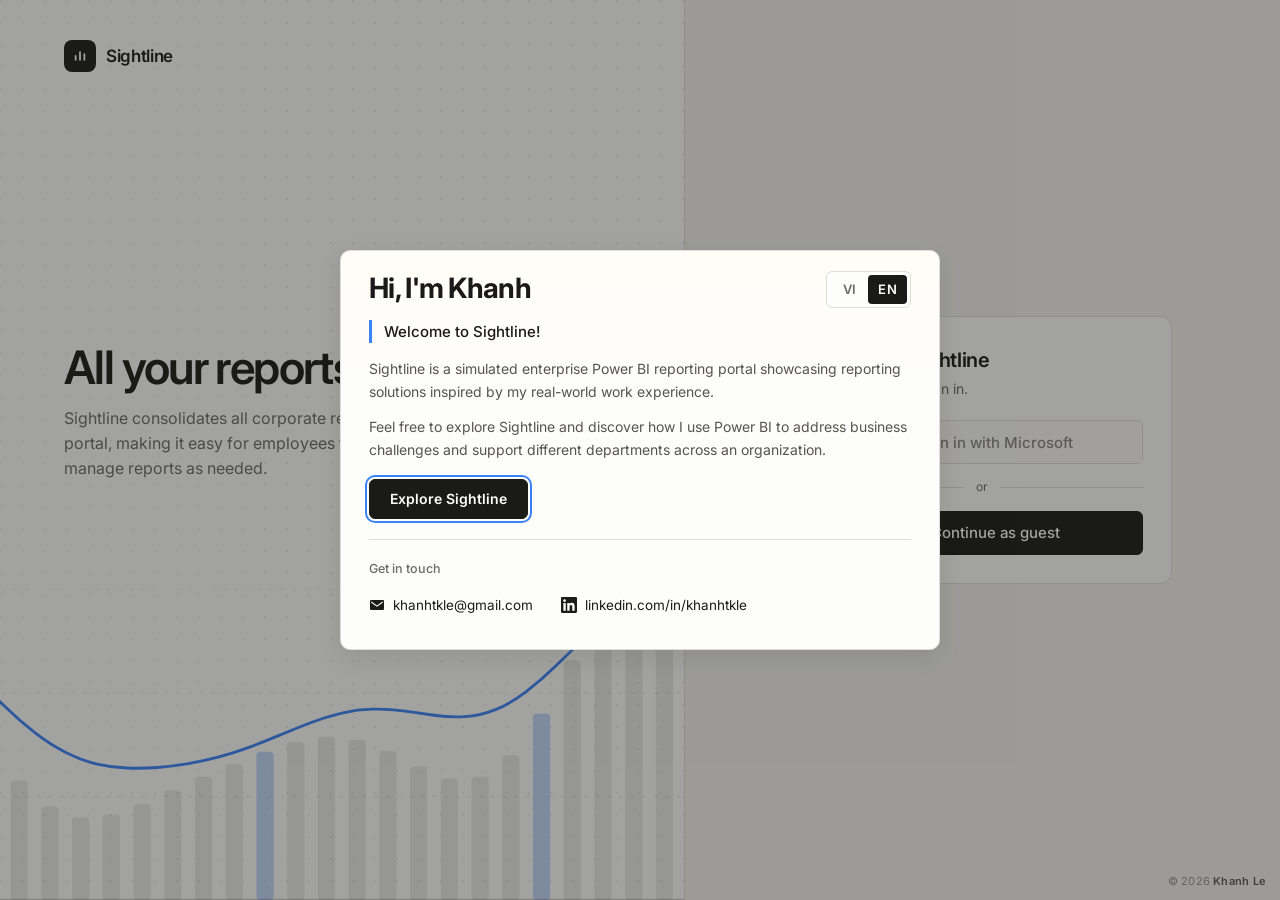
==== commit 34e6ee9e: "Navigate to full file names so sign-out works on static dev servers Clean URLs only on hosted sites;" ====
--- a/index.html
+++ b/index.html
@@ -7,7 +7,7 @@
   <meta property="og:description" content="Sightline: an internal operations reporting portal, organized by department">
   <meta property="og:type" content="website">
   <meta name="theme-color" content="#f2f1ee" media="(prefers-color-scheme: light)">
-  <meta name="theme-color" content="#151514" media="(prefers-color-scheme: dark)">
+  <meta name="theme-color" content="#2c2e33" media="(prefers-color-scheme: dark)">
   <meta name="color-scheme" content="light dark">
   <title>Sightline</title>
   <meta name="robots" content="noindex, nofollow">
@@ -18,13 +18,18 @@
 
   <!-- Chưa đăng nhập (hoặc phiên đã hết hạn) thì chuyển về trang đăng nhập -->
   <script>
-    try { if (!(+localStorage.getItem("auth") > Date.now())) location.replace("login"); } catch (_) {}
+    try { if (!(+localStorage.getItem("auth") > Date.now())) location.replace("login.html"); } catch (_) {}
   </script>
 
   <!-- Phông chữ Inter (có bộ ký tự tiếng Việt) từ Google Fonts -->
   <link rel="preconnect" href="https://fonts.googleapis.com">
   <link rel="preconnect" href="https://fonts.gstatic.com" crossorigin>
   <link href="https://fonts.googleapis.com/css2?family=Inter:wght@400;500;600&family=Be+Vietnam+Pro:wght@500;600;700&display=swap" rel="stylesheet">
+
+  <!-- Áp giao diện Sáng/Tối đã chọn trước khi vẽ trang, để không bị nháy -->
+  <script>
+    try { var th = localStorage.getItem("theme"); if (th === "light" || th === "dark") document.documentElement.dataset.theme = th; } catch (_) {}
+  </script>
 
   <link rel="stylesheet" href="css/style.css">
 </head>
--- a/css/style.css
+++ b/css/style.css
@@ -19,6 +19,8 @@
   --dot:       rgb(26 26 24 / .07);   /* chấm lưới nền trang đăng nhập */
   --warm:      #fffdf7;   /* đầu hộp thoại chào */
   --scrim:     rgb(26 26 24 / .4);    /* lớp phủ sau hộp thoại */
+  --stage:     var(--surface);        /* nền khung xem báo cáo */
+  --img-dim:   none;                  /* làm dịu ảnh báo cáo ở chế độ tối */
   color-scheme: light;
 
   --font: "Inter", system-ui, -apple-system, "Segoe UI", sans-serif;
@@ -31,26 +33,51 @@
   --pop-shadow: 0 8px 24px rgb(26 26 24 / .10);   /* bóng ấm, chỉ cho menu nổi */
 }
 
-/* Chế độ tối: tự dùng khi thiết bị của người xem chọn giao diện tối. Ảnh báo cáo giữ nguyên. */
+/* Chế độ tối. Tự theo thiết bị; người xem có thể ép Sáng hoặc Tối bằng data-theme trên <html>.
+   Hai khối dưới phải giữ giống nhau. Ảnh báo cáo chỉ được giảm sáng nhẹ, không đảo màu. */
+:root[data-theme="dark"] {
+  --bg:        #2c2e33;   /* xám xanh trung tính, không đen: đỡ chói khi đọc lâu */
+  --surface:   #35373d;
+  --surface-2: #313339;
+  --ink:       #ebe9e4;   /* trắng ngà, không trắng gắt */
+  --muted:     #b6b4ae;
+  --line:      #474a51;
+  --line-strong: #62656d;
+  --accent:    #8bb4fa;
+  --star:      #e0a526;
+  --danger:    #f5948c;
+  --danger-bg: #412a2b;
+  --ink-hover: #fff;
+  --text-2:    #cfcdc7;
+  --dot:       rgb(255 255 255 / .05);
+  --warm:      #3a372f;
+  --scrim:     rgb(0 0 0 / .55);
+  --stage:     #3d4047;   /* khung báo cáo sáng hơn nền trang, slide trắng bớt chói */
+  --img-dim:   brightness(.95);
+  --pop-shadow: 0 8px 24px rgb(0 0 0 / .45);
+  color-scheme: dark;
+}
 @media (prefers-color-scheme: dark) {
-  :root {
-    --bg:        #151514;
-    --surface:   #1d1d1b;
-    --surface-2: #191918;
-    --ink:       #ecebe8;
-    --muted:     #a3a29d;
-    --line:      #2e2d2b;
-    --line-strong: #45443f;
-    --accent:    #6aa1f8;
+  :root:not([data-theme="light"]) {
+    --bg:        #2c2e33;   /* xám xanh trung tính, không đen: đỡ chói khi đọc lâu */
+    --surface:   #35373d;
+    --surface-2: #313339;
+    --ink:       #ebe9e4;   /* trắng ngà, không trắng gắt */
+    --muted:     #b6b4ae;
+    --line:      #474a51;
+    --line-strong: #62656d;
+    --accent:    #8bb4fa;
     --star:      #e0a526;
-    --danger:    #f2766e;
-    --danger-bg: #2b1816;
+    --danger:    #f5948c;
+    --danger-bg: #412a2b;
     --ink-hover: #fff;
-    --text-2:    #bdbcb7;
-    --dot:       rgb(255 255 255 / .06);
-    --warm:      #25231d;
-    --scrim:     rgb(0 0 0 / .6);
-    --pop-shadow: 0 8px 24px rgb(0 0 0 / .5);
+    --text-2:    #cfcdc7;
+    --dot:       rgb(255 255 255 / .05);
+    --warm:      #3a372f;
+    --scrim:     rgb(0 0 0 / .55);
+    --stage:     #3d4047;   /* khung báo cáo sáng hơn nền trang, slide trắng bớt chói */
+    --img-dim:   brightness(.95);
+    --pop-shadow: 0 8px 24px rgb(0 0 0 / .45);
     color-scheme: dark;
   }
 }
@@ -68,8 +95,9 @@
   -webkit-font-smoothing: antialiased;
 }
 img { display: block; max-width: 100%; }
+img[src*="reports/"] { filter: var(--img-dim); }
 a { color: inherit; text-decoration: none; }
-button { font: inherit; color: inherit; background: none; border: 0; cursor: pointer; }
+button { font: inherit; color: inherit; background: none; border: 0; cursor: pointer; touch-action: manipulation; }
 button:disabled { cursor: default; }
 :focus-visible { outline: 2px solid var(--accent); outline-offset: 2px; }
 kbd {
@@ -828,7 +856,7 @@
   min-height: 0;
   border: 1px solid var(--line);
   border-radius: var(--radius);
-  background: var(--surface);
+  background: var(--stage);
   overflow: hidden;
 }
 .stage img {
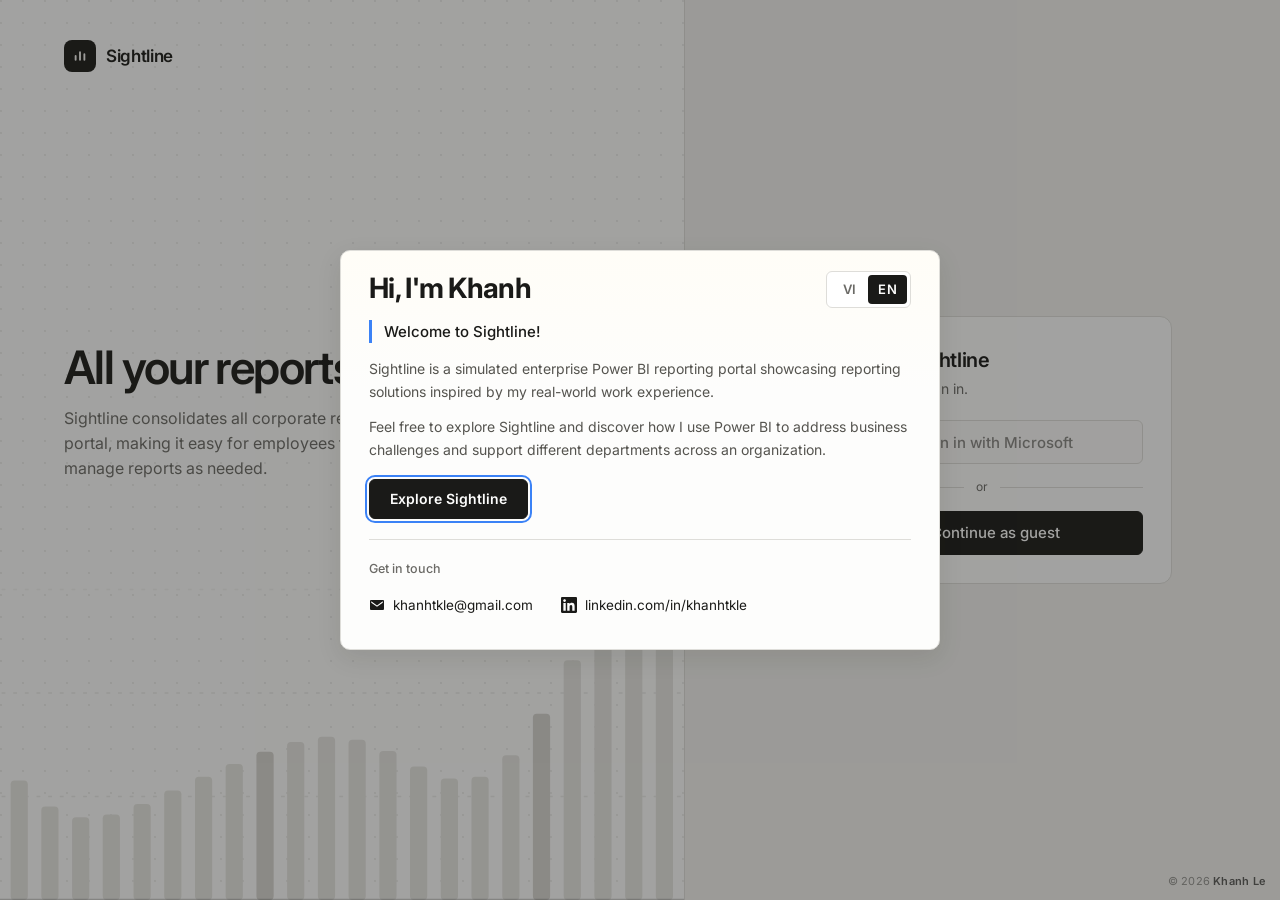
==== commit 65482bc4: "Dark theme: deeper page background behind lighter panels, white canvas for the report viewer Co-Auth" ====
--- a/index.html
+++ b/index.html
@@ -7,7 +7,7 @@
   <meta property="og:description" content="Sightline: an internal operations reporting portal, organized by department">
   <meta property="og:type" content="website">
   <meta name="theme-color" content="#f2f1ee" media="(prefers-color-scheme: light)">
-  <meta name="theme-color" content="#2c2e33" media="(prefers-color-scheme: dark)">
+  <meta name="theme-color" content="#24262a" media="(prefers-color-scheme: dark)">
   <meta name="color-scheme" content="light dark">
   <title>Sightline</title>
   <meta name="robots" content="noindex, nofollow">
--- a/css/style.css
+++ b/css/style.css
@@ -19,7 +19,17 @@
   --dot:       rgb(26 26 24 / .07);   /* chấm lưới nền trang đăng nhập */
   --warm:      #fffdf7;   /* đầu hộp thoại chào */
   --scrim:     rgb(26 26 24 / .4);    /* lớp phủ sau hộp thoại */
-  --stage:     var(--surface);        /* nền khung xem báo cáo */
+  --stage:     #fff;                  /* canvas trắng cho khung xem báo cáo */
+  --chip-dept-bg: var(--bg);          /* chip phòng ban ở thanh trên trang báo cáo */
+  --chip-dept-fg: var(--muted);
+  --chip-tag-bg:  var(--bg);          /* thẻ nhãn cuối mỗi thẻ báo cáo */
+  --chip-tag-fg:  var(--muted);
+  --art-bar:   #e6e5e1;               /* cột biểu đồ minh họa ở trang đăng nhập: xám sáng */
+  --art-bar-hot: #d6d4cf;             /* cột nhấn: đậm hơn một bậc, cùng tông xám */
+  --ctl-bg:    #fff;                  /* nút và ô nhập: nền nổi hơn thẻ; viền dùng chung màu với mọi viền khác */
+  --ctl-line:  var(--line);
+  --ctl-bg-hover:   #f2f1ee;
+  --ctl-line-hover: var(--line-strong);
   --img-dim:   none;                  /* làm dịu ảnh báo cáo ở chế độ tối */
   color-scheme: light;
 
@@ -36,13 +46,13 @@
 /* Chế độ tối. Tự theo thiết bị; người xem có thể ép Sáng hoặc Tối bằng data-theme trên <html>.
    Hai khối dưới phải giữ giống nhau. Ảnh báo cáo chỉ được giảm sáng nhẹ, không đảo màu. */
 :root[data-theme="dark"] {
-  --bg:        #2c2e33;   /* xám xanh trung tính, không đen: đỡ chói khi đọc lâu */
-  --surface:   #35373d;
-  --surface-2: #313339;
+  --bg:        #24262a;   /* xám xanh trung tính, không đen: đỡ chói khi đọc lâu */
+  --surface:   #383a41;
+  --surface-2: #33353b;
   --ink:       #ebe9e4;   /* trắng ngà, không trắng gắt */
   --muted:     #b6b4ae;
-  --line:      #474a51;
-  --line-strong: #62656d;
+  --line:      #4d5058;
+  --line-strong: #6a6e78;
   --accent:    #8bb4fa;
   --star:      #e0a526;
   --danger:    #f5948c;
@@ -50,22 +60,32 @@
   --ink-hover: #fff;
   --text-2:    #cfcdc7;
   --dot:       rgb(255 255 255 / .05);
-  --warm:      #3a372f;
+  --warm:      #3d3a32;
   --scrim:     rgb(0 0 0 / .55);
-  --stage:     #3d4047;   /* khung báo cáo sáng hơn nền trang, slide trắng bớt chói */
+  --stage:     #fff;      /* canvas trắng cho khung xem báo cáo, như chế độ sáng */
+  --chip-dept-bg: #5a5e69;   /* xám đơn sắc, sáng hơn thanh trên để chip nổi lên */
+  --chip-dept-fg: #f2f0eb;
+  --chip-tag-bg:  #4b4e57;   /* nhẹ hơn chip phòng ban, vẫn sáng hơn thẻ */
+  --chip-tag-fg:  #d9d7d2;
+  --art-bar:   #5b5f69;
+  --art-bar-hot: #7a7e89;
+  --ctl-bg:    #454852;   /* nút sáng hơn thẻ; viền dùng chung màu với mọi viền khác */
+  --ctl-line:  var(--line);
+  --ctl-bg-hover:   #51545f;
+  --ctl-line-hover: var(--line-strong);
   --img-dim:   brightness(.95);
   --pop-shadow: 0 8px 24px rgb(0 0 0 / .45);
   color-scheme: dark;
 }
 @media (prefers-color-scheme: dark) {
   :root:not([data-theme="light"]) {
-    --bg:        #2c2e33;   /* xám xanh trung tính, không đen: đỡ chói khi đọc lâu */
-    --surface:   #35373d;
-    --surface-2: #313339;
+    --bg:        #24262a;   /* xám xanh trung tính, không đen: đỡ chói khi đọc lâu */
+    --surface:   #383a41;
+    --surface-2: #33353b;
     --ink:       #ebe9e4;   /* trắng ngà, không trắng gắt */
     --muted:     #b6b4ae;
-    --line:      #474a51;
-    --line-strong: #62656d;
+    --line:      #4d5058;
+    --line-strong: #6a6e78;
     --accent:    #8bb4fa;
     --star:      #e0a526;
     --danger:    #f5948c;
@@ -73,9 +93,19 @@
     --ink-hover: #fff;
     --text-2:    #cfcdc7;
     --dot:       rgb(255 255 255 / .05);
-    --warm:      #3a372f;
+    --warm:      #3d3a32;
     --scrim:     rgb(0 0 0 / .55);
-    --stage:     #3d4047;   /* khung báo cáo sáng hơn nền trang, slide trắng bớt chói */
+    --stage:     #fff;      /* canvas trắng cho khung xem báo cáo, như chế độ sáng */
+    --chip-dept-bg: #5a5e69;   /* xám đơn sắc, sáng hơn thanh trên để chip nổi lên */
+    --chip-dept-fg: #f2f0eb;
+    --chip-tag-bg:  #4b4e57;   /* nhẹ hơn chip phòng ban, vẫn sáng hơn thẻ */
+    --chip-tag-fg:  #d9d7d2;
+    --art-bar:   #5b5f69;
+    --art-bar-hot: #7a7e89;
+    --ctl-bg:    #454852;   /* nút sáng hơn thẻ; viền dùng chung màu với mọi viền khác */
+    --ctl-line:  var(--line);
+    --ctl-bg-hover:   #51545f;
+    --ctl-line-hover: var(--line-strong);
     --img-dim:   brightness(.95);
     --pop-shadow: 0 8px 24px rgb(0 0 0 / .45);
     color-scheme: dark;
@@ -133,15 +163,15 @@
   justify-content: center;
   height: 34px;
   padding: 0 14px;
-  border: 1px solid var(--line);
-  border-radius: var(--radius-sm);
-  background: var(--surface);
+  border: 1px solid var(--ctl-line);
+  border-radius: var(--radius-sm);
+  background: var(--ctl-bg);
   font-size: 14px;
   font-weight: 500;
   white-space: nowrap;
   transition: border-color .15s, background .15s, transform .1s;
 }
-.btn:hover { border-color: var(--line-strong); background: var(--surface-2); }
+.btn:hover { border-color: var(--ctl-line-hover); background: var(--ctl-bg-hover); }
 .btn:active { transform: translateY(1px); }
 .btn-primary { background: var(--ink); border-color: var(--ink); color: var(--surface); }
 .btn-primary:hover { background: var(--ink-hover); border-color: var(--ink-hover); }
@@ -153,9 +183,9 @@
   flex: 0 0 auto;
   height: var(--ctl);
   padding: 3px;
-  border: 1px solid var(--line);
-  border-radius: var(--radius-sm);
-  background: var(--surface);
+  border: 1px solid var(--ctl-line);
+  border-radius: var(--radius-sm);
+  background: var(--ctl-bg);
 }
 .lang button {
   min-width: 38px;
@@ -201,14 +231,14 @@
   width: var(--ctl);
   height: var(--ctl);
   margin: 0 4px 0 14px;
-  border: 1px solid var(--line);
-  border-radius: var(--radius-sm);
-  background: var(--surface);
+  border: 1px solid var(--ctl-line);
+  border-radius: var(--radius-sm);
+  background: var(--ctl-bg);
   color: var(--ink);
   transition: border-color .15s, background .15s, transform .1s;
 }
 .back svg { width: 16px; height: 16px; }
-.back:hover { border-color: var(--line-strong); background: var(--surface-2); }
+.back:hover { border-color: var(--ctl-line-hover); background: var(--ctl-bg-hover); }
 .back:active { transform: scale(.96); }
 
 .topbar-title {
@@ -255,13 +285,13 @@
   flex: 0 0 auto;
   width: var(--ctl);
   height: var(--ctl);
-  border: 1px solid var(--line);
-  border-radius: var(--radius-sm);
-  background: var(--surface);
+  border: 1px solid var(--ctl-line);
+  border-radius: var(--radius-sm);
+  background: var(--ctl-bg);
   color: var(--ink);
   transition: border-color .15s, background .15s, color .15s, transform .1s;
 }
-.icon-btn:hover, .icon-btn[aria-expanded="true"] { border-color: var(--line-strong); background: var(--surface-2); }
+.icon-btn:hover, .icon-btn[aria-expanded="true"] { border-color: var(--ctl-line-hover); background: var(--ctl-bg-hover); }
 .icon-btn:active { transform: scale(.96); }
 .icon-btn[aria-pressed="true"] { color: var(--accent); }
 .icon-btn:disabled { opacity: .45; }
@@ -380,29 +410,41 @@
 .login-art .grid-lines line { stroke: var(--ink); stroke-opacity: .08; stroke-dasharray: 3 6; }
 .login-art .base { stroke: var(--ink); stroke-opacity: .22; }
 .login-art .bar {
-  fill: var(--ink);
-  fill-opacity: .09;
+  fill: var(--art-bar);
   transform-box: fill-box;
   transform-origin: 50% 100%;
   animation: bar-breathe 7s ease-in-out infinite;
   animation-delay: calc(var(--i) * -.55s);
 }
-.login-art .bar-hot { fill: var(--accent); fill-opacity: .3; }
+.login-art .bar-hot { fill: var(--art-bar-hot); }
 .login-art .trend {
   fill: none;
   stroke: var(--accent);
   stroke-width: 2.2;
   stroke-linecap: round;
+  stroke-linejoin: round;
   stroke-dasharray: 1;
   stroke-dashoffset: 1;
-  animation: trend-draw 2.8s cubic-bezier(.4, 0, .2, 1) .4s forwards;
-}
-.login-art .runner { offset-distance: 0%; offset-rotate: 0deg; animation: runner-go 12s linear 3.2s infinite; }
+  animation: trend-loop 9s infinite;
+}
+.login-art .runner { offset-distance: 0%; offset-rotate: 0deg; animation: runner-loop 9s infinite; }
 .login-art .dot { fill: var(--accent); }
-.login-art .halo { fill: var(--accent); fill-opacity: .18; }
+.login-art .halo { fill: var(--accent); fill-opacity: .18; transform-box: fill-box; transform-origin: center; animation: halo-pulse 2.4s ease-in-out infinite; }
 @keyframes bar-breathe { 0%, 100% { transform: scaleY(.68); } 50% { transform: scaleY(1); } }
-@keyframes trend-draw { to { stroke-dashoffset: 0; } }
-@keyframes runner-go { from { offset-distance: 0%; } to { offset-distance: 100%; } }
+/* Một vòng 9 giây: đường vẽ dần (chấm bám theo đầu nét, cùng nhịp), giữ lại, mờ đi rồi vẽ lại */
+@keyframes trend-loop {
+  0%   { stroke-dashoffset: 1; opacity: 1; animation-timing-function: cubic-bezier(.45, .05, .25, 1); }
+  60%  { stroke-dashoffset: 0; opacity: 1; }
+  88%  { stroke-dashoffset: 0; opacity: 1; }
+  100% { stroke-dashoffset: 0; opacity: 0; }
+}
+@keyframes runner-loop {
+  0%   { offset-distance: 0%; opacity: 1; animation-timing-function: cubic-bezier(.45, .05, .25, 1); }
+  60%  { offset-distance: 100%; opacity: 1; }
+  88%  { offset-distance: 100%; opacity: 1; }
+  100% { offset-distance: 100%; opacity: 0; }
+}
+@keyframes halo-pulse { 0%, 100% { transform: scale(.85); } 50% { transform: scale(1.25); } }
 
 .login-card {
   align-self: center;
@@ -425,7 +467,7 @@
   width: 100%;
   height: 44px;
   padding: 0 14px;
-  border: 1px solid var(--line);
+  border: 1px solid var(--ctl-line);
   border-radius: var(--radius-sm);
   font-family: var(--font);
   font-size: 15px;
@@ -474,8 +516,8 @@
   gap: 8px;
   height: 34px;
   padding: 0 8px 0 10px;
-  background: var(--surface);
-  border: 1px solid var(--line);
+  background: var(--ctl-bg);
+  border: 1px solid var(--ctl-line);
   border-radius: var(--radius-sm);
   color: var(--muted);
 }
@@ -585,9 +627,9 @@
 .sort select {
   height: 30px;
   padding: 0 8px;
-  border: 1px solid var(--line);
-  border-radius: var(--radius-sm);
-  background: var(--surface);
+  border: 1px solid var(--ctl-line);
+  border-radius: var(--radius-sm);
+  background: var(--ctl-bg);
   color: var(--ink);
   font: inherit;
   font-size: 13px;
@@ -642,14 +684,14 @@
   width: 28px;
   height: 28px;
   padding: 0;   /* lề mặc định của button (6px hai bên) làm biểu tượng lệch phải */
-  border: 1px solid var(--line);
-  border-radius: var(--radius-sm);
-  background: var(--surface);
+  border: 1px solid var(--ctl-line);
+  border-radius: var(--radius-sm);
+  background: var(--ctl-bg);
   color: var(--muted);
   transition: color .15s, border-color .15s, transform .1s;
 }
 .pin svg { width: 16px; height: 16px; transform: translateY(.5px); }   /* ngôi sao nặng phần dưới, hạ 0.5px cho cân mắt */
-.pin:hover { color: var(--ink); border-color: var(--line-strong); }
+.pin:hover { color: var(--ink); border-color: var(--ctl-line-hover); }
 .pin:active { transform: scale(.95); }
 .pin[aria-pressed="true"] { color: var(--star); }
 
@@ -703,9 +745,9 @@
   width: 100%;
   margin-top: 6px;
   padding: 8px 10px;
-  border: 1px solid var(--line);
-  border-radius: var(--radius-sm);
-  background: var(--surface);
+  border: 1px solid var(--ctl-line);
+  border-radius: var(--radius-sm);
+  background: var(--ctl-bg);
   color: var(--ink);
   font: inherit;
   font-size: 14px;
@@ -771,9 +813,9 @@
   display: flex;
   align-items: center;
   height: var(--ctl);
-  border: 1px solid var(--line);
-  border-radius: var(--radius-sm);
-  background: var(--surface);
+  border: 1px solid var(--ctl-line);
+  border-radius: var(--radius-sm);
+  background: var(--ctl-bg);
   overflow: hidden;
 }
 .pgctl button { display: grid; place-items: center; width: 36px; height: 100%; color: var(--ink); transition: background .15s; }
@@ -801,9 +843,9 @@
   display: flex;
   align-items: center;
   height: var(--ctl);
-  border: 1px solid var(--line);
-  border-radius: var(--radius-sm);
-  background: var(--surface);
+  border: 1px solid var(--ctl-line);
+  border-radius: var(--radius-sm);
+  background: var(--ctl-bg);
   overflow: hidden;
 }
 .zoom button { height: 100%; color: var(--muted); transition: background .15s, color .15s; }
@@ -859,7 +901,18 @@
   background: var(--stage);
   overflow: hidden;
 }
+/* Canvas báo cáo luôn trắng, nên mọi thứ nằm trong khung (mũi tên lật trang, thông báo) dùng bảng màu sáng ở cả hai chế độ */
+.stage {
+  --ink: #1a1a18;
+  --muted: #6b6a66;
+  --line: #deddd9;
+  --line-strong: #c4c2bc;
+  --surface: #fdfdfc;
+  --surface-2: #fbfaf9;
+  color-scheme: light;
+}
 .stage img {
+  filter: none;            /* canvas trắng nên không cần làm dịu ảnh */
   position: absolute;
   inset: 0;
   width: 100%;
@@ -904,8 +957,8 @@
   gap: 12px;
   flex: 0 0 auto;
   padding: 8px 8px 0 8px;
-  background: var(--surface);
-  border: 1px solid var(--line);
+  background: var(--ctl-bg);
+  border: 1px solid var(--ctl-line);
   border-radius: var(--radius);
 }
 .strip {
@@ -1006,7 +1059,7 @@
   .side { min-width: 0; position: static; height: auto; border-right: 0; border-bottom: 1px solid var(--line); }
   .nav-list { flex-direction: row; flex-wrap: nowrap; gap: 6px; overflow-x: auto; overflow-y: hidden; scrollbar-width: none; }
   .nav-list::-webkit-scrollbar { display: none; }
-  .nav-item { flex: 0 0 auto; border: 1px solid var(--line); background: var(--surface); }
+  .nav-item { flex: 0 0 auto; border: 1px solid var(--ctl-line); background: var(--ctl-bg); }
   .nav-item .nav-name { flex: none; }
   .nav-label, .nav-reports, .search kbd, .sort-label { display: none; }
   .request-btn { margin-top: 0; }
@@ -1092,13 +1145,13 @@
 
 /* Phòng ban cạnh tên báo cáo: chip nền xám, cùng icon với mục phòng ban ở trang chủ */
 .hd { display: flex; align-items: center; gap: 12px; min-width: 0; }
-.topbar-dept { flex: 0 0 auto; display: inline-flex; align-items: center; gap: 8px; height: var(--ctl); padding: 0 14px 0 12px; border-radius: var(--radius-sm); background: var(--bg); color: var(--muted); font-size: 14px; font-weight: 500; line-height: 1; white-space: nowrap; }
+.topbar-dept { flex: 0 0 auto; display: inline-flex; align-items: center; gap: 8px; height: var(--ctl); padding: 0 14px 0 12px; border-radius: var(--radius-sm); background: var(--chip-dept-bg); color: var(--chip-dept-fg); font-size: 14px; font-weight: 500; line-height: 1; white-space: nowrap; }
 .topbar-dept .ico { width: 16px; height: 16px; }
 @media (max-width: 900px) { .topbar-dept { display: none; } }
 
 /* Thẻ chủ đề dưới mô tả báo cáo */
 .tags { display: flex; flex-wrap: wrap; gap: 6px; margin: auto 0 0; padding: 12px 0 0; list-style: none; }
-.tags li { padding: 2px 8px; border-radius: 4px; background: var(--bg); color: var(--muted); font-size: 12px; line-height: 1.5; }
+.tags li { padding: 2px 8px; border-radius: 4px; background: var(--chip-tag-bg); color: var(--chip-tag-fg); font-size: 12px; line-height: 1.5; }
 
 /* Liên hệ */
 .contact { display: flex; flex-wrap: wrap; gap: 6px 18px; margin: 10px 0 0; padding: 0; list-style: none; }
@@ -1124,7 +1177,7 @@
 /* Nút xem ngang: chỉ máy cảm ứng đang để dọc, nằm ngay dưới khung báo cáo */
 .land-btn { display: none; }
 @media (pointer: coarse) and (orientation: portrait) {
-  .land-btn:not([hidden]) { display: flex; align-items: center; justify-content: center; gap: 8px; align-self: center; height: var(--ctl); padding: 0 16px; border: 1px solid var(--line); border-radius: var(--radius-sm); background: var(--surface); color: var(--ink); font: inherit; font-size: 14px; font-weight: 500; transition: background .15s, transform .15s; }
+  .land-btn:not([hidden]) { display: flex; align-items: center; justify-content: center; gap: 8px; align-self: center; height: var(--ctl); padding: 0 16px; border: 1px solid var(--ctl-line); border-radius: var(--radius-sm); background: var(--ctl-bg); color: var(--ink); font: inherit; font-size: 14px; font-weight: 500; transition: background .15s, transform .15s; }
   .land-btn:hover { background: var(--bg); }
   .land-btn:active { transform: scale(.97); }
   .land-btn .ico { width: 16px; height: 16px; color: var(--muted); }
